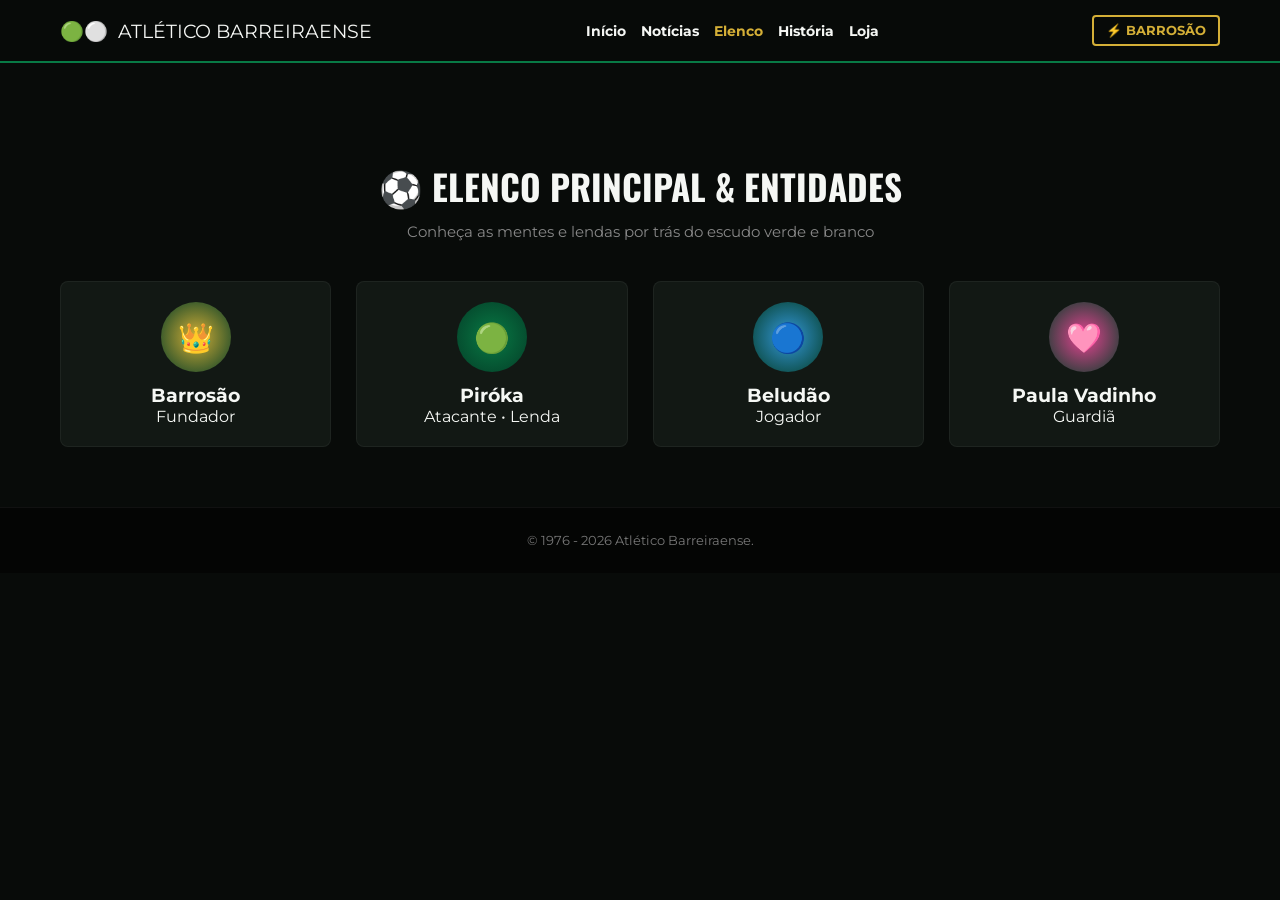
==== elenco.html @ 0f7c6996 "Add files via upload" ====
<!DOCTYPE html>
<html lang="pt-BR">
<head>
    <meta charset="UTF-8">
    <meta name="viewport" content="width=device-width, initial-scale=1.0">
    <title>Atlético Barreiraense | Elenco Oficial</title>
    <link rel="stylesheet" href="style.css">
    <link href="https://fonts.googleapis.com/css2?family=Montserrat:wght@400;600;700;900&family=Oswald:wght@500;700&display=swap" rel="stylesheet">
</head>
<body>

    <header class="navbar-universe">
        <div class="nav-container">
            <div class="logo-area"><span class="shield-icon">🟢⚪</span><span class="club-name">ATLÉTICO BARREIRAENSE</span></div>
            <nav class="nav-links">
                <a href="index.html">Início</a>
                <a href="noticias.html">Notícias</a>
                <a href="elenco.html" class="active">Elenco</a>
                <a href="historia.html">História</a>
                <a href="loja.html">Loja</a>
            </nav>
            <div class="nav-actions">
                <button class="barrosao-nav-btn" onclick="window.location.href='barrosao.html'">⚡ BARROSÃO</button>
            </div>
        </div>
    </header>

    <main class="section-container" style="margin-top: 100px;">
        <div class="section-header">
            <h2>⚽ ELENCO PRINCIPAL & ENTIDADES</h2>
            <p>Conheça as mentes e lendas por trás do escudo verde e branco</p>
        </div>
        <div class="elenco-grid">
            <div class="player-card" onclick="openModal('Barrosão', 'Fundador e Entidade Suprema (Ingresso: 1976)\n\nSer onipotente responsável por criar o clube e moldar a realidade pós-guerra contra o CRIAS.')">
                <div class="player-avatar barrosao-bg">👑</div><h3>Barrosão</h3><p class="role">Fundador</p>
            </div>
            <div class="player-card" onclick="openModal('Piróka', 'Lenda do Clube (Ingresso: 2011)\n\nO maior ícone dos gramados barreiraenses. Pai de Novo P1RÓK4 e avô de Piró Jr.')">
                <div class="player-avatar piroka-bg">🟢</div><h3>Piróka</h3><p class="role">Atacante • Lenda</p>
            </div>
            <div class="player-card" onclick="openModal('Beludão', 'Jogador Místico (Ingresso: 2015)\n\nReconhecido pelo cabelo azul e barba rosa, protagonista de rivalidades intensas.')">
                <div class="player-avatar beludao-bg">🔵</div><h3>Beludão</h3><p class="role">Jogador</p>
            </div>
            <div class="player-card" onclick="openModal('Paula Vadinho', 'Guardiã Espiritual (Ingresso: 2021)\n\nAssume a proteção sagrada da Casa Barrosa.')">
                <div class="player-avatar paula-bg">🩷</div><h3>Paula Vadinho</h3><p class="role">Guardiã</p>
            </div>
        </div>
    </main>

    <footer><p>© 1976 - 2026 Atlético Barreiraense.</p></footer>

    <div id="general-modal" class="modal">
        <div class="modal-content" style="border-color: var(--dourado);">
            <span class="close-btn" onclick="closeModal('general-modal')">&times;</span>
            <h2 id="gen-modal-title" style="color: var(--dourado); font-family:'Oswald';">Perfil</h2>
            <p id="gen-modal-desc" class="bio-text">Detalhes...</p>
        </div>
    </div>

    <script src="script.js"></script>
</body>
</html>
---- style.css ----
:root {
    --verde-atletico: #087A45;
    --verde-escuro: #043D27;
    --branco: #F5F7F4;
    --dourado: #D4AF37;
    --preto: #080B09;
    --cinza-card: #121814;
}

::selection { background-color: var(--verde-atletico); color: var(--branco); }
* { margin: 0; padding: 0; box-sizing: border-box; font-family: 'Montserrat', sans-serif; scroll-behavior: smooth; }
body { background-color: var(--preto); color: var(--branco); overflow-x: hidden; }

.toast {
    position: fixed; top: 90px; right: 20px; background-color: var(--verde-atletico); color: var(--branco);
    padding: 12px 20px; border-radius: 6px; font-weight: 600; font-size: 0.9rem; z-index: 3000;
    opacity: 0; transform: translateY(-20px); transition: 0.3s ease; pointer-events: none;
}
.toast.show { opacity: 1; transform: translateY(0); }

.navbar-universe {
    position: fixed; top: 0; left: 0; width: 100%; background: rgba(8, 11, 9, 0.95); border-bottom: 2px solid var(--verde-atletico); z-index: 1000; backdrop-filter: blur(10px);
}
.nav-container { max-width: 1200px; margin: 0 auto; display: flex; justify-content: space-between; align-items: center; padding: 15px 20px; }
.logo-area { display: flex; align-items: center; gap: 10px; font-family: 'Oswald'; font-size: 1.2rem; }
.nav-links { display: flex; gap: 15px; }
.nav-links a { color: var(--branco); text-decoration: none; font-size: 0.85rem; font-weight: 700; transition: color 0.3s; }
.nav-links a:hover, .nav-links a.active { color: var(--dourado); }
.nav-actions { display: flex; align-items: center; gap: 10px; }

.barrosao-nav-btn { background: transparent; border: 2px solid var(--dourado); color: var(--dourado); padding: 6px 12px; font-weight: bold; cursor: pointer; border-radius: 4px; font-size: 0.8rem; transition: 0.3s; }
.barrosao-nav-btn:hover { background: var(--dourado); color: var(--preto); }

.hero-section {
    position: relative; height: 100vh;
    background: linear-gradient(rgba(4, 61, 39, 0.6), rgba(8, 11, 9, 0.95)), url('https://images.unsplash.com/photo-1508098682722-e99c43a406b2?auto=format&fit=crop&w=1920&q=80') center/cover;
    display: flex; flex-direction: column; justify-content: center; align-items: center; text-align: center; padding: 0 20px;
}
.founded-tag { color: var(--dourado); font-family: 'Oswald'; letter-spacing: 3px; font-size: 1.1rem; margin-bottom: 15px; }
.hero-content h1 { font-family: 'Oswald'; font-size: 2.8rem; margin-bottom: 15px; text-shadow: 0 4px 10px rgba(0,0,0,0.8); }
.hero-content p { font-size: 1.1rem; max-width: 600px; margin-bottom: 25px; color: #ccc; }
.hero-buttons { display: flex; gap: 15px; justify-content: center; }

.btn { padding: 12px 25px; font-weight: 700; text-decoration: none; border-radius: 4px; cursor: pointer; transition: 0.2s; font-size: 0.9rem; }
.btn-primary { background-color: var(--verde-atletico); color: var(--branco); border: none; }
.btn-primary:hover { background-color: #0aa35c; }
.btn-secondary { background-color: transparent; border: 2px solid var(--branco); color: var(--branco); }
.btn-secondary:hover { background-color: var(--branco); color: var(--preto); }
.btn-gold { background-color: var(--dourado); color: var(--preto); border: none; font-weight: 900; }
.btn-gold:hover { background-color: #f3c643; }

.live-match-banner {
    position: absolute; bottom: 30px; background: rgba(18, 24, 20, 0.95);
    border: 1px solid var(--verde-atletico); padding: 12px 25px; border-radius: 8px; text-align: center;
}
.live-status { font-size: 0.7rem; color: #aaa; font-weight: bold; margin-bottom: 4px; }
.pulse-dot { width: 7px; height: 7px; background-color: #2ecc71; border-radius: 50%; display: inline-block; }
.match-scoreboard { font-family: 'Oswald'; font-size: 1.3rem; display: flex; gap: 15px; align-items: center; }
.score { color: var(--dourado); font-size: 1.6rem; }

.section-container { padding: 60px 20px; max-width: 1200px; margin: 0 auto; }
.section-header { text-align: center; margin-bottom: 40px; }
.section-header h2 { font-family: 'Oswald'; font-size: 2.2rem; margin-bottom: 10px; }
.section-header p { color: #888; font-size: 0.95rem; }

.news-grid, .elenco-grid, .store-grid { display: grid; grid-template-columns: repeat(auto-fit, minmax(260px, 1fr)); gap: 25px; }
.news-card, .player-card, .product-card { background: var(--cinza-card); border: 1px solid rgba(255,255,255,0.05); border-radius: 8px; padding: 20px; cursor: pointer; transition: 0.3s; text-align: center; }
.news-card:hover, .player-card:hover { border-color: var(--verde-atletico); transform: translateY(-4px); }
.news-img { height: 140px; background-size: cover; background-position: center; border-radius: 4px; margin-bottom: 12px; }
.bg-news-1 { background-image: url('https://images.unsplash.com/photo-1518091043644-c1d4457512c6?auto=format&fit=crop&w=600&q=80'); }
.bg-news-2 { background-image: url('https://images.unsplash.com/photo-1574629810360-7efbbe195018?auto=format&fit=crop&w=600&q=80'); }
.bg-news-3 { background-image: url('https://images.unsplash.com/photo-1508098682722-e99c43a406b2?auto=format&fit=crop&w=600&q=80'); }
.news-info h3 { font-size: 1rem; margin-bottom: 6px; }

.player-avatar { width: 70px; height: 70px; border-radius: 50%; margin: 0 auto 12px auto; display: flex; align-items: center; justify-content: center; font-size: 1.8rem; }
.barrosao-bg { background: radial-gradient(circle, #D4AF37 0%, #043D27 100%); }
.piroka-bg { background: radial-gradient(circle, #087A45 0%, #043D27 100%); }
.beludao-bg { background: radial-gradient(circle, #3498db 0%, #043D27 100%); }
.paula-bg { background: radial-gradient(circle, #e84393 0%, #043D27 100%); }

.timeline { border-left: 2px solid var(--verde-atletico); padding-left: 30px; max-width: 800px; margin: 0 auto; }
.timeline-item { position: relative; margin-bottom: 35px; cursor: pointer; }
.timeline-item::before { content: ''; position: absolute; left: -36px; top: 5px; width: 12px; height: 12px; border-radius: 50%; background-color: var(--dourado); }
.t-year { font-family: 'Oswald'; color: var(--dourado); font-size: 1.2rem; }

.cart-box {
    position: fixed; bottom: 20px; right: 20px; background: #0f1411; border: 2px solid var(--verde-atletico);
    width: 300px; padding: 15px; border-radius: 10px; box-shadow: 0 10px 30px rgba(0,0,0,0.8); z-index: 999;
}
.cart-header-box { display: flex; justify-content: space-between; align-items: center; border-bottom: 1px solid #222; padding-bottom: 6px; margin-bottom: 8px; }
.cart-header-box h4 { font-family: 'Oswald'; font-size: 1rem; }
.clear-cart { font-size: 0.75rem; color: #ff5555; cursor: pointer; }
#cart-items { list-style: none; max-height: 110px; overflow-y: auto; margin-bottom: 8px; }
#cart-items li { font-size: 0.85rem; margin-bottom: 4px; display: flex; justify-content: space-between; color: #ccc; }
.cart-total { display: flex; justify-content: space-between; font-weight: bold; font-size: 0.95rem; border-top: 1px solid #222; padding-top: 6px; }

.modal {
    display: none; position: fixed; top: 0; left: 0; width: 100%; height: 100%;
    background: rgba(0,0,0,0.85); z-index: 2000; justify-content: center; align-items: center; padding: 20px; backdrop-filter: blur(5px);
}
.modal-content {
    background: var(--cinza-card); border: 2px solid var(--verde-atletico); padding: 30px; border-radius: 10px;
    width: 100%; max-width: 500px; position: relative; box-shadow: 0 15px 35px rgba(0,0,0,0.9);
}
.close-btn { position: absolute; top: 15px; right: 20px; font-size: 1.5rem; cursor: pointer; color: #aaa; }
.close-btn:hover { color: #fff; }
.bio-text { margin-top: 15px; font-size: 0.95rem; color: #ccc; line-height: 1.6; }

.secret-title { font-family: 'Oswald'; color: var(--dourado); font-size: 1.8rem; margin-bottom: 5px; }
.secret-sub { color: #777; font-size: 0.8rem; margin-bottom: 20px; letter-spacing: 2px; }
.s-file { background: #111; border: 1px solid #333; padding: 12px; border-radius: 5px; cursor: pointer; font-size: 0.9rem; color: #ddd; margin-bottom: 10px; transition: 0.2s; }
.s-file:hover { border-color: var(--dourado); color: var(--dourado); }

footer { background: #040504; text-align: center; padding: 25px 20px; border-top: 1px solid #111; color: #777; font-size: 0.8rem; }
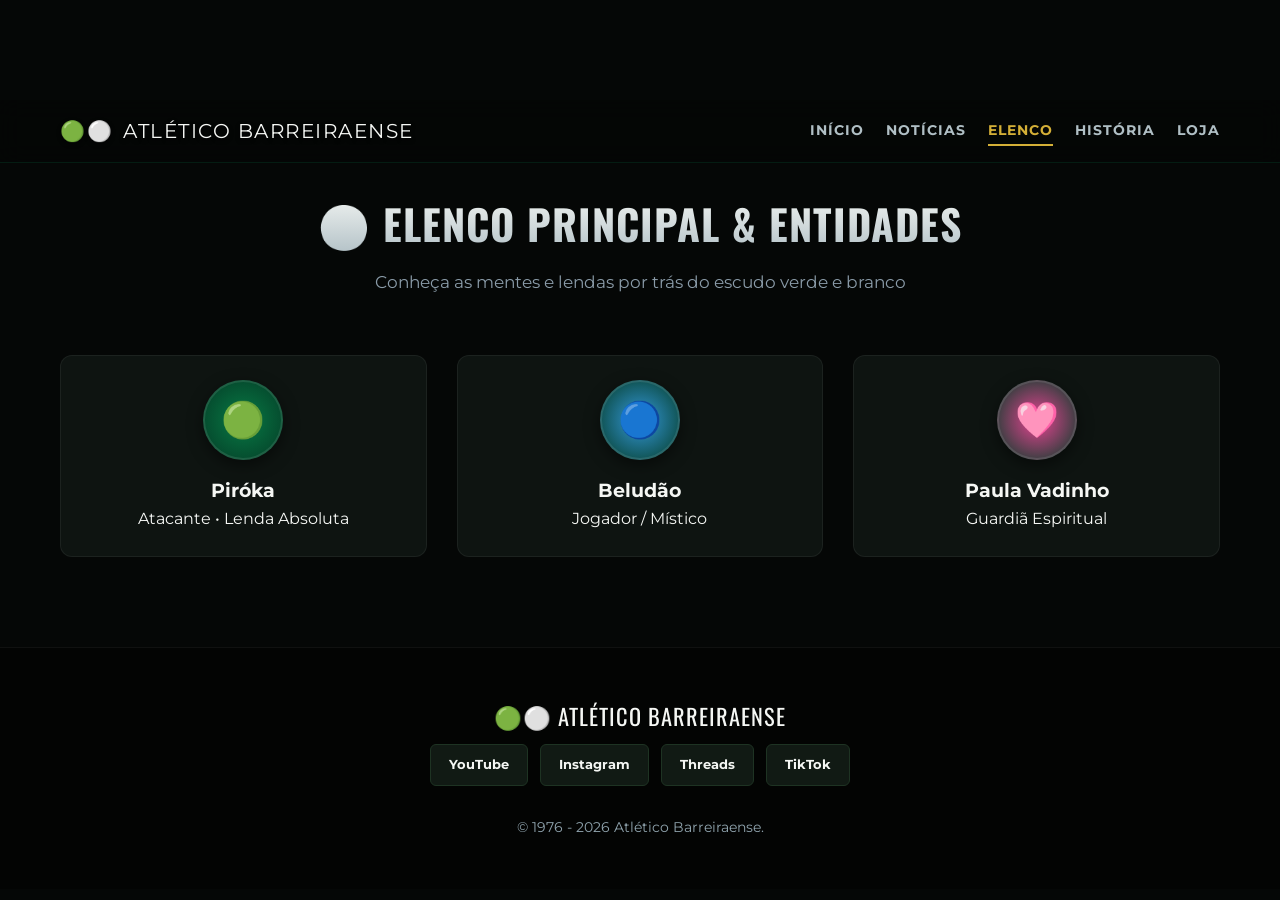
==== commit c9ad1b48: "Add files via upload" ====
--- a/elenco.html
+++ b/elenco.html
@@ -19,9 +19,6 @@
                 <a href="historia.html">História</a>
                 <a href="loja.html">Loja</a>
             </nav>
-            <div class="nav-actions">
-                <button class="barrosao-nav-btn" onclick="window.location.href='barrosao.html'">⚡ BARROSÃO</button>
-            </div>
         </div>
     </header>
 
@@ -31,27 +28,36 @@
             <p>Conheça as mentes e lendas por trás do escudo verde e branco</p>
         </div>
         <div class="elenco-grid">
-            <div class="player-card" onclick="openModal('Barrosão', 'Fundador e Entidade Suprema (Ingresso: 1976)\n\nSer onipotente responsável por criar o clube e moldar a realidade pós-guerra contra o CRIAS.')">
-                <div class="player-avatar barrosao-bg">👑</div><h3>Barrosão</h3><p class="role">Fundador</p>
+            <div class="player-card" onclick="openModal('Piróka', 'Lenda do Clube • Atacante (Ingresso: 2011)', 'O maior ícone dos gramados barreiraenses. Resgatado das garras do CRIAS, superou a morte e deu origem à dinastia com Novo P1RÓK4 e Piró Jr.')">
+                <div class="player-avatar piroka-bg">🟢</div><h3>Piróka</h3><p class="role">Atacante • Lenda Absoluta</p>
             </div>
-            <div class="player-card" onclick="openModal('Piróka', 'Lenda do Clube (Ingresso: 2011)\n\nO maior ícone dos gramados barreiraenses. Pai de Novo P1RÓK4 e avô de Piró Jr.')">
-                <div class="player-avatar piroka-bg">🟢</div><h3>Piróka</h3><p class="role">Atacante • Lenda</p>
+            <div class="player-card" onclick="openModal('Beludão', 'Jogador Místico (Ingresso: 2015)', 'Reconhecido pelo marcante cabelo azul e barba rosa. Protagonista de rivalidades épicas contra Pedro Simone e jornadas de treinamento sob a tutela de Gay Araújo.')">
+                <div class="player-avatar beludao-bg">🔵</div><h3>Beludão</h3><p class="role">Jogador / Místico</p>
             </div>
-            <div class="player-card" onclick="openModal('Beludão', 'Jogador Místico (Ingresso: 2015)\n\nReconhecido pelo cabelo azul e barba rosa, protagonista de rivalidades intensas.')">
-                <div class="player-avatar beludao-bg">🔵</div><h3>Beludão</h3><p class="role">Jogador</p>
-            </div>
-            <div class="player-card" onclick="openModal('Paula Vadinho', 'Guardiã Espiritual (Ingresso: 2021)\n\nAssume a proteção sagrada da Casa Barrosa.')">
-                <div class="player-avatar paula-bg">🩷</div><h3>Paula Vadinho</h3><p class="role">Guardiã</p>
+            <div class="player-card" onclick="openModal('Paula Vadinho', 'Guardiã Espiritual (Ingresso: 2021)', 'Assume a proteção sagrada da Casa Barrosa após os eventos envolvendo o espírito de Stelamaris, blindando o clube contra forças ocultas.')">
+                <div class="player-avatar paula-bg">🩷</div><h3>Paula Vadinho</h3><p class="role">Guardiã Espiritual</p>
             </div>
         </div>
     </main>
 
-    <footer><p>© 1976 - 2026 Atlético Barreiraense.</p></footer>
+    <footer>
+        <div class="footer-content">
+            <div class="footer-logo">🟢⚪ ATLÉTICO BARREIRAENSE</div>
+            <div class="social-links">
+                <a href="https://youtube.com" target="_blank" class="social-btn youtube">YouTube</a>
+                <a href="https://instagram.com/atleticobarreiraenseoficial" target="_blank" class="social-btn instagram">Instagram</a>
+                <a href="https://threads.net/@atleticobarreiraenseoficial" target="_blank" class="social-btn threads">Threads</a>
+                <a href="https://tiktok.com" target="_blank" class="social-btn tiktok">TikTok</a>
+            </div>
+            <p class="copyright">© 1976 - 2026 Atlético Barreiraense.</p>
+        </div>
+    </footer>
 
     <div id="general-modal" class="modal">
         <div class="modal-content" style="border-color: var(--dourado);">
             <span class="close-btn" onclick="closeModal('general-modal')">&times;</span>
             <h2 id="gen-modal-title" style="color: var(--dourado); font-family:'Oswald';">Perfil</h2>
+            <span id="gen-modal-role" class="badge-role" style="display:inline-block; margin: 8px 0;"></span>
             <p id="gen-modal-desc" class="bio-text">Detalhes...</p>
         </div>
     </div>
--- a/style.css
+++ b/style.css
@@ -1,114 +1,628 @@
 :root {
     --verde-atletico: #087A45;
+    --verde-claro: #0ea35c;
     --verde-escuro: #043D27;
     --branco: #F5F7F4;
     --dourado: #D4AF37;
-    --preto: #080B09;
-    --cinza-card: #121814;
-}
-
-::selection { background-color: var(--verde-atletico); color: var(--branco); }
-* { margin: 0; padding: 0; box-sizing: border-box; font-family: 'Montserrat', sans-serif; scroll-behavior: smooth; }
-body { background-color: var(--preto); color: var(--branco); overflow-x: hidden; }
-
+    --preto: #050706;
+    --cinza-card: #0e1411;
+    --cinza-borda: rgba(8, 122, 69, 0.2);
+}
+
+::selection {
+    background-color: var(--verde-atletico);
+    color: var(--branco);
+}
+
+* {
+    margin: 0;
+    padding: 0;
+    box-sizing: border-box;
+    font-family: 'Montserrat', sans-serif;
+    scroll-behavior: smooth;
+}
+
+body {
+    background-color: var(--preto);
+    color: var(--branco);
+    overflow-x: hidden;
+    line-height: 1.6;
+}
+
+/* --- ANIMAÇÃO DE TRANSIÇÃO DE PÁGINAS --- */
+body {
+    animation: pageTransitionIn 0.4s cubic-bezier(0.165, 0.84, 0.44, 1) forwards;
+}
+
+@keyframes pageTransitionIn {
+    from {
+        opacity: 0;
+        transform: translateY(10px);
+    }
+    to {
+        opacity: 1;
+        transform: translateY(0);
+    }
+}
+
+body.page-fade-out {
+    animation: pageTransitionOut 0.3s cubic-bezier(0.165, 0.84, 0.44, 1) forwards;
+}
+
+@keyframes pageTransitionOut {
+    from {
+        opacity: 1;
+        transform: translateY(0);
+    }
+    to {
+        opacity: 0;
+        transform: translateY(-10px);
+    }
+}
+
+/* TOAST FLUTUANTE PREMIUM */
 .toast {
-    position: fixed; top: 90px; right: 20px; background-color: var(--verde-atletico); color: var(--branco);
-    padding: 12px 20px; border-radius: 6px; font-weight: 600; font-size: 0.9rem; z-index: 3000;
-    opacity: 0; transform: translateY(-20px); transition: 0.3s ease; pointer-events: none;
-}
-.toast.show { opacity: 1; transform: translateY(0); }
-
+    position: fixed;
+    top: 90px;
+    right: 20px;
+    background: linear-gradient(135deg, var(--verde-atletico), var(--verde-escuro));
+    color: var(--branco);
+    padding: 14px 24px;
+    border-radius: 8px;
+    font-weight: 700;
+    font-size: 0.9rem;
+    box-shadow: 0 10px 30px rgba(0,0,0,0.6);
+    border: 1px solid rgba(212, 175, 55, 0.3);
+    z-index: 3000;
+    opacity: 0;
+    transform: translateY(-20px);
+    transition: opacity 0.3s ease, transform 0.3s ease;
+    pointer-events: none;
+}
+.toast.show {
+    opacity: 1;
+    transform: translateY(0);
+}
+
+/* NAVBAR DE ELITE */
 .navbar-universe {
-    position: fixed; top: 0; left: 0; width: 100%; background: rgba(8, 11, 9, 0.95); border-bottom: 2px solid var(--verde-atletico); z-index: 1000; backdrop-filter: blur(10px);
-}
-.nav-container { max-width: 1200px; margin: 0 auto; display: flex; justify-content: space-between; align-items: center; padding: 15px 20px; }
-.logo-area { display: flex; align-items: center; gap: 10px; font-family: 'Oswald'; font-size: 1.2rem; }
-.nav-links { display: flex; gap: 15px; }
-.nav-links a { color: var(--branco); text-decoration: none; font-size: 0.85rem; font-weight: 700; transition: color 0.3s; }
-.nav-links a:hover, .nav-links a.active { color: var(--dourado); }
-.nav-actions { display: flex; align-items: center; gap: 10px; }
-
-.barrosao-nav-btn { background: transparent; border: 2px solid var(--dourado); color: var(--dourado); padding: 6px 12px; font-weight: bold; cursor: pointer; border-radius: 4px; font-size: 0.8rem; transition: 0.3s; }
-.barrosao-nav-btn:hover { background: var(--dourado); color: var(--preto); }
-
+    position: fixed;
+    top: 0;
+    left: 0;
+    width: 100%;
+    background: rgba(5, 7, 6, 0.85);
+    border-bottom: 1px solid var(--cinza-borda);
+    z-index: 1000;
+    backdrop-filter: blur(12px);
+}
+
+.nav-container {
+    max-width: 1200px;
+    margin: 0 auto;
+    display: flex;
+    justify-content: space-between;
+    align-items: center;
+    padding: 15px 20px;
+}
+
+.logo-area {
+    display: flex;
+    align-items: center;
+    gap: 10px;
+    font-family: 'Oswald', sans-serif;
+    font-size: 1.25rem;
+    letter-spacing: 1.5px;
+    color: var(--branco);
+    text-shadow: 0 2px 4px rgba(0,0,0,0.5);
+}
+
+.nav-links {
+    display: flex;
+    gap: 22px;
+}
+
+.nav-links a {
+    color: #b0bfc5;
+    text-decoration: none;
+    font-size: 0.85rem;
+    font-weight: 700;
+    text-transform: uppercase;
+    letter-spacing: 1px;
+    transition: color 0.3s ease;
+    position: relative;
+}
+
+.nav-links a::after {
+    content: '';
+    position: absolute;
+    width: 0;
+    height: 2px;
+    bottom: -4px;
+    left: 0;
+    background-color: var(--dourado);
+    transition: width 0.3s ease;
+}
+
+.nav-links a:hover, .nav-links a.active {
+    color: var(--dourado);
+}
+
+.nav-links a:hover::after, .nav-links a.active::after {
+    width: 100%;
+}
+
+.nav-actions {
+    display: flex;
+    align-items: center;
+    gap: 15px;
+}
+
+.barrosao-nav-btn {
+    background: linear-gradient(135deg, rgba(212,175,55,0.1), rgba(4,61,39,0.3));
+    border: 1px solid var(--dourado);
+    color: var(--dourado);
+    padding: 8px 16px;
+    font-weight: 800;
+    font-family: 'Oswald', sans-serif;
+    letter-spacing: 1px;
+    cursor: pointer;
+    border-radius: 6px;
+    font-size: 0.85rem;
+    transition: all 0.3s ease;
+}
+
+.barrosao-nav-btn:hover {
+    background: var(--dourado);
+    color: var(--preto);
+    box-shadow: 0 0 20px rgba(212, 175, 55, 0.5);
+    transform: translateY(-2px);
+}
+
+/* HERO SECTION CINEMATOGRÁFICA */
 .hero-section {
-    position: relative; height: 100vh;
-    background: linear-gradient(rgba(4, 61, 39, 0.6), rgba(8, 11, 9, 0.95)), url('https://images.unsplash.com/photo-1508098682722-e99c43a406b2?auto=format&fit=crop&w=1920&q=80') center/cover;
-    display: flex; flex-direction: column; justify-content: center; align-items: center; text-align: center; padding: 0 20px;
-}
-.founded-tag { color: var(--dourado); font-family: 'Oswald'; letter-spacing: 3px; font-size: 1.1rem; margin-bottom: 15px; }
-.hero-content h1 { font-family: 'Oswald'; font-size: 2.8rem; margin-bottom: 15px; text-shadow: 0 4px 10px rgba(0,0,0,0.8); }
-.hero-content p { font-size: 1.1rem; max-width: 600px; margin-bottom: 25px; color: #ccc; }
-.hero-buttons { display: flex; gap: 15px; justify-content: center; }
-
-.btn { padding: 12px 25px; font-weight: 700; text-decoration: none; border-radius: 4px; cursor: pointer; transition: 0.2s; font-size: 0.9rem; }
-.btn-primary { background-color: var(--verde-atletico); color: var(--branco); border: none; }
-.btn-primary:hover { background-color: #0aa35c; }
-.btn-secondary { background-color: transparent; border: 2px solid var(--branco); color: var(--branco); }
-.btn-secondary:hover { background-color: var(--branco); color: var(--preto); }
-.btn-gold { background-color: var(--dourado); color: var(--preto); border: none; font-weight: 900; }
-.btn-gold:hover { background-color: #f3c643; }
-
+    position: relative;
+    height: 100vh;
+    background: linear-gradient(180deg, rgba(5,7,6,0.3) 0%, rgba(5,7,6,0.9) 80%, var(--preto) 100%), 
+                url('https://images.unsplash.com/photo-1508098682722-e99c43a406b2?auto=format&fit=crop&w=1920&q=80') center/cover;
+    display: flex;
+    flex-direction: column;
+    justify-content: center;
+    align-items: center;
+    text-align: center;
+    padding: 0 20px;
+}
+
+.founded-tag {
+    color: var(--dourado);
+    font-family: 'Oswald', sans-serif;
+    letter-spacing: 4px;
+    font-size: 1.2rem;
+    margin-bottom: 15px;
+    text-transform: uppercase;
+    text-shadow: 0 2px 8px rgba(0,0,0,0.8);
+}
+
+.hero-content h1 {
+    font-family: 'Oswald', sans-serif;
+    font-size: 3.2rem;
+    line-height: 1.15;
+    margin-bottom: 20px;
+    text-shadow: 0 4px 15px rgba(0,0,0,0.9);
+    max-width: 900px;
+}
+
+.hero-content p {
+    font-size: 1.15rem;
+    max-width: 650px;
+    margin-bottom: 35px;
+    color: #cfd8dc;
+}
+
+.hero-buttons {
+    display: flex;
+    gap: 20px;
+    justify-content: center;
+}
+
+/* BOTÕES REFINADOS */
+.btn {
+    padding: 14px 30px;
+    font-weight: 700;
+    text-decoration: none;
+    border-radius: 6px;
+    cursor: pointer;
+    transition: all 0.3s ease;
+    font-size: 0.9rem;
+    letter-spacing: 0.5px;
+    text-transform: uppercase;
+}
+.btn:active { transform: scale(0.97); }
+
+.btn-primary {
+    background: linear-gradient(135deg, var(--verde-atletico), var(--verde-escuro));
+    color: var(--branco);
+    border: 1px solid rgba(255,255,255,0.1);
+    box-shadow: 0 4px 15px rgba(8,122,69,0.4);
+}
+.btn-primary:hover {
+    background: linear-gradient(135deg, var(--verde-claro), var(--verde-atletico));
+    box-shadow: 0 6px 20px rgba(8,122,69,0.7);
+    transform: translateY(-2px);
+}
+
+.btn-secondary {
+    background: rgba(255,255,255,0.05);
+    border: 1px solid rgba(255,255,255,0.2);
+    color: var(--branco);
+    backdrop-filter: blur(5px);
+}
+.btn-secondary:hover {
+    background: var(--branco);
+    color: var(--preto);
+    transform: translateY(-2px);
+}
+
+.btn-gold {
+    background: linear-gradient(135deg, #f1c40f, var(--dourado));
+    color: var(--preto);
+    border: none;
+    font-weight: 900;
+    box-shadow: 0 4px 15px rgba(212,175,55,0.4);
+}
+.btn-gold:hover {
+    background: #f3c643;
+    box-shadow: 0 6px 20px rgba(212,175,55,0.7);
+    transform: translateY(-2px);
+}
+
+/* PLACAR AO VIVO MODERNO */
 .live-match-banner {
-    position: absolute; bottom: 30px; background: rgba(18, 24, 20, 0.95);
-    border: 1px solid var(--verde-atletico); padding: 12px 25px; border-radius: 8px; text-align: center;
-}
-.live-status { font-size: 0.7rem; color: #aaa; font-weight: bold; margin-bottom: 4px; }
-.pulse-dot { width: 7px; height: 7px; background-color: #2ecc71; border-radius: 50%; display: inline-block; }
-.match-scoreboard { font-family: 'Oswald'; font-size: 1.3rem; display: flex; gap: 15px; align-items: center; }
-.score { color: var(--dourado); font-size: 1.6rem; }
-
-.section-container { padding: 60px 20px; max-width: 1200px; margin: 0 auto; }
-.section-header { text-align: center; margin-bottom: 40px; }
-.section-header h2 { font-family: 'Oswald'; font-size: 2.2rem; margin-bottom: 10px; }
-.section-header p { color: #888; font-size: 0.95rem; }
-
-.news-grid, .elenco-grid, .store-grid { display: grid; grid-template-columns: repeat(auto-fit, minmax(260px, 1fr)); gap: 25px; }
-.news-card, .player-card, .product-card { background: var(--cinza-card); border: 1px solid rgba(255,255,255,0.05); border-radius: 8px; padding: 20px; cursor: pointer; transition: 0.3s; text-align: center; }
-.news-card:hover, .player-card:hover { border-color: var(--verde-atletico); transform: translateY(-4px); }
-.news-img { height: 140px; background-size: cover; background-position: center; border-radius: 4px; margin-bottom: 12px; }
-.bg-news-1 { background-image: url('https://images.unsplash.com/photo-1518091043644-c1d4457512c6?auto=format&fit=crop&w=600&q=80'); }
-.bg-news-2 { background-image: url('https://images.unsplash.com/photo-1574629810360-7efbbe195018?auto=format&fit=crop&w=600&q=80'); }
-.bg-news-3 { background-image: url('https://images.unsplash.com/photo-1508098682722-e99c43a406b2?auto=format&fit=crop&w=600&q=80'); }
-.news-info h3 { font-size: 1rem; margin-bottom: 6px; }
-
-.player-avatar { width: 70px; height: 70px; border-radius: 50%; margin: 0 auto 12px auto; display: flex; align-items: center; justify-content: center; font-size: 1.8rem; }
-.barrosao-bg { background: radial-gradient(circle, #D4AF37 0%, #043D27 100%); }
+    position: absolute;
+    bottom: 40px;
+    background: rgba(14, 20, 17, 0.9);
+    border: 1px solid var(--cinza-borda);
+    padding: 16px 35px;
+    border-radius: 12px;
+    text-align: center;
+    backdrop-filter: blur(10px);
+    box-shadow: 0 10px 30px rgba(0,0,0,0.8);
+}
+.live-status {
+    font-size: 0.7rem;
+    color: #ff5252;
+    font-weight: 800;
+    margin-bottom: 6px;
+    letter-spacing: 1.5px;
+}
+.pulse-dot {
+    width: 8px;
+    height: 8px;
+    background-color: #ff5252;
+    border-radius: 50%;
+    display: inline-block;
+    box-shadow: 0 0 8px #ff5252;
+}
+.match-scoreboard {
+    font-family: 'Oswald', sans-serif;
+    font-size: 1.4rem;
+    display: flex;
+    gap: 20px;
+    align-items: center;
+    letter-spacing: 1px;
+}
+.score { color: var(--dourado); font-size: 1.8rem; text-shadow: 0 0 10px rgba(212,175,55,0.4); }
+
+/* SEÇÕES COMUNS */
+.section-container {
+    padding: 90px 20px;
+    max-width: 1200px;
+    margin: 0 auto;
+}
+
+.section-header {
+    text-align: center;
+    margin-bottom: 60px;
+}
+.section-header h2 {
+    font-family: 'Oswald', sans-serif;
+    font-size: 2.6rem;
+    margin-bottom: 12px;
+    letter-spacing: 1px;
+    background: linear-gradient(180deg, var(--branco), #b0bfc5);
+    background-clip: text;
+    -webkit-background-clip: text;
+    -webkit-text-fill-color: transparent;
+}
+.section-header p {
+    color: #8a9ba8;
+    font-size: 1.05rem;
+}
+
+/* CARDS DE ELENCO, NOTÍCIAS E LOJA */
+.news-grid, .elenco-grid, .store-grid {
+    display: grid;
+    grid-template-columns: repeat(auto-fit, minmax(280px, 1fr));
+    gap: 30px;
+}
+
+.news-card, .player-card, .product-card {
+    background: var(--cinza-card);
+    border: 1px solid rgba(255,255,255,0.06);
+    border-radius: 12px;
+    padding: 24px;
+    cursor: pointer;
+    transition: all 0.35s cubic-bezier(0.165, 0.84, 0.44, 1);
+    text-align: center;
+    position: relative;
+    overflow: hidden;
+}
+
+.news-card::before, .player-card::before, .product-card::before {
+    content: '';
+    position: absolute;
+    top: 0; left: 0; width: 100%; height: 3px;
+    background: linear-gradient(90deg, transparent, var(--verde-atletico), transparent);
+    opacity: 0;
+    transition: opacity 0.3s ease;
+}
+
+.news-card:hover, .player-card:hover, .product-card:hover {
+    border-color: rgba(8, 122, 69, 0.6);
+    transform: translateY(-6px);
+    box-shadow: 0 15px 35px rgba(0,0,0,0.7);
+}
+
+.news-card:hover::before, .player-card:hover::before, .product-card:hover::before {
+    opacity: 1;
+}
+
+.news-img {
+    height: 160px;
+    background-size: cover;
+    background-position: center;
+    border-radius: 8px;
+    margin-bottom: 16px;
+    transition: transform 0.5s ease;
+}
+.news-card:hover .news-img {
+    transform: scale(1.03);
+}
+
+.player-avatar {
+    width: 80px;
+    height: 80px;
+    border-radius: 50%;
+    margin: 0 auto 16px auto;
+    display: flex;
+    align-items: center;
+    justify-content: center;
+    font-size: 2.2rem;
+    box-shadow: 0 5px 15px rgba(0,0,0,0.5);
+    border: 2px solid rgba(255,255,255,0.1);
+}
+
+.barrosao-bg { background: radial-gradient(circle, #D4AF37 0%, #043D27 100%); border-color: var(--dourado); }
 .piroka-bg { background: radial-gradient(circle, #087A45 0%, #043D27 100%); }
 .beludao-bg { background: radial-gradient(circle, #3498db 0%, #043D27 100%); }
 .paula-bg { background: radial-gradient(circle, #e84393 0%, #043D27 100%); }
 
-.timeline { border-left: 2px solid var(--verde-atletico); padding-left: 30px; max-width: 800px; margin: 0 auto; }
-.timeline-item { position: relative; margin-bottom: 35px; cursor: pointer; }
-.timeline-item::before { content: ''; position: absolute; left: -36px; top: 5px; width: 12px; height: 12px; border-radius: 50%; background-color: var(--dourado); }
-.t-year { font-family: 'Oswald'; color: var(--dourado); font-size: 1.2rem; }
-
+/* TIMELINE REFINADA */
+.timeline {
+    border-left: 2px solid var(--verde-atletico);
+    padding-left: 35px;
+    max-width: 800px;
+    margin: 0 auto;
+}
+.timeline-item {
+    position: relative;
+    margin-bottom: 45px;
+    cursor: pointer;
+    background: rgba(255,255,255,0.02);
+    padding: 20px;
+    border-radius: 8px;
+    border: 1px solid rgba(255,255,255,0.04);
+    transition: 0.3s ease;
+}
+.timeline-item:hover {
+    background: rgba(8, 122, 69, 0.08);
+    border-color: rgba(8, 122, 69, 0.4);
+    transform: translateX(5px);
+}
+.timeline-item::before {
+    content: '';
+    position: absolute;
+    left: -43px;
+    top: 25px;
+    width: 14px;
+    height: 14px;
+    border-radius: 50%;
+    background-color: var(--dourado);
+    box-shadow: 0 0 10px var(--dourado);
+}
+.t-year {
+    font-family: 'Oswald', sans-serif;
+    color: var(--dourado);
+    font-size: 1.3rem;
+    letter-spacing: 1px;
+}
+
+/* CARRINHO DE COMPRAS LUXO */
 .cart-box {
-    position: fixed; bottom: 20px; right: 20px; background: #0f1411; border: 2px solid var(--verde-atletico);
-    width: 300px; padding: 15px; border-radius: 10px; box-shadow: 0 10px 30px rgba(0,0,0,0.8); z-index: 999;
-}
-.cart-header-box { display: flex; justify-content: space-between; align-items: center; border-bottom: 1px solid #222; padding-bottom: 6px; margin-bottom: 8px; }
-.cart-header-box h4 { font-family: 'Oswald'; font-size: 1rem; }
-.clear-cart { font-size: 0.75rem; color: #ff5555; cursor: pointer; }
-#cart-items { list-style: none; max-height: 110px; overflow-y: auto; margin-bottom: 8px; }
-#cart-items li { font-size: 0.85rem; margin-bottom: 4px; display: flex; justify-content: space-between; color: #ccc; }
-.cart-total { display: flex; justify-content: space-between; font-weight: bold; font-size: 0.95rem; border-top: 1px solid #222; padding-top: 6px; }
-
+    position: fixed;
+    bottom: 25px;
+    right: 25px;
+    background: rgba(14, 20, 17, 0.95);
+    border: 1px solid var(--verde-atletico);
+    width: 320px;
+    padding: 20px;
+    border-radius: 12px;
+    box-shadow: 0 15px 40px rgba(0,0,0,0.8);
+    z-index: 999;
+    backdrop-filter: blur(10px);
+}
+.cart-header-box {
+    display: flex;
+    justify-content: space-between;
+    align-items: center;
+    border-bottom: 1px solid rgba(255,255,255,0.1);
+    padding-bottom: 8px;
+    margin-bottom: 12px;
+}
+.cart-header-box h4 { font-family: 'Oswald', sans-serif; font-size: 1.1rem; letter-spacing: 1px; }
+.clear-cart { font-size: 0.75rem; color: #ff5252; cursor: pointer; font-weight: 700; }
+.clear-cart:hover { text-decoration: underline; }
+#cart-items { list-style: none; max-height: 130px; overflow-y: auto; margin-bottom: 12px; }
+#cart-items li { font-size: 0.85rem; margin-bottom: 6px; display: flex; justify-content: space-between; color: #cfd8dc; }
+.cart-total { display: flex; justify-content: space-between; font-weight: bold; font-size: 1rem; border-top: 1px solid rgba(255,255,255,0.1); padding-top: 10px; }
+
+/* MODAIS COM DESIGN FUSION */
 .modal {
-    display: none; position: fixed; top: 0; left: 0; width: 100%; height: 100%;
-    background: rgba(0,0,0,0.85); z-index: 2000; justify-content: center; align-items: center; padding: 20px; backdrop-filter: blur(5px);
+    display: none;
+    position: fixed;
+    top: 0; left: 0; width: 100%; height: 100%;
+    background: rgba(0,0,0,0.85);
+    z-index: 2000;
+    justify-content: center;
+    align-items: center;
+    padding: 20px;
+    backdrop-filter: blur(8px);
 }
 .modal-content {
-    background: var(--cinza-card); border: 2px solid var(--verde-atletico); padding: 30px; border-radius: 10px;
-    width: 100%; max-width: 500px; position: relative; box-shadow: 0 15px 35px rgba(0,0,0,0.9);
-}
-.close-btn { position: absolute; top: 15px; right: 20px; font-size: 1.5rem; cursor: pointer; color: #aaa; }
-.close-btn:hover { color: #fff; }
-.bio-text { margin-top: 15px; font-size: 0.95rem; color: #ccc; line-height: 1.6; }
-
-.secret-title { font-family: 'Oswald'; color: var(--dourado); font-size: 1.8rem; margin-bottom: 5px; }
-.secret-sub { color: #777; font-size: 0.8rem; margin-bottom: 20px; letter-spacing: 2px; }
-.s-file { background: #111; border: 1px solid #333; padding: 12px; border-radius: 5px; cursor: pointer; font-size: 0.9rem; color: #ddd; margin-bottom: 10px; transition: 0.2s; }
-.s-file:hover { border-color: var(--dourado); color: var(--dourado); }
-
-footer { background: #040504; text-align: center; padding: 25px 20px; border-top: 1px solid #111; color: #777; font-size: 0.8rem; }+    background: #0d1310;
+    border: 1px solid rgba(212, 175, 55, 0.4);
+    padding: 35px;
+    border-radius: 14px;
+    width: 100%;
+    max-width: 520px;
+    position: relative;
+    box-shadow: 0 20px 50px rgba(0,0,0,0.9);
+}
+.close-btn {
+    position: absolute;
+    top: 15px; right: 20px;
+    font-size: 1.8rem;
+    cursor: pointer;
+    color: #8a9ba8;
+    transition: color 0.2s;
+}
+.close-btn:hover { color: var(--branco); }
+.bio-text { margin-top: 15px; font-size: 1rem; color: #cfd8dc; line-height: 1.7; }
+
+/* RODAPÉ COM REDES SOCIAIS */
+footer {
+    background: #030403;
+    border-top: 1px solid rgba(255,255,255,0.05);
+    padding: 50px 20px 30px 20px;
+    color: #7b8b95;
+    text-align: center;
+}
+.footer-content {
+    max-width: 800px;
+    margin: 0 auto;
+}
+.footer-logo {
+    font-family: 'Oswald', sans-serif;
+    font-size: 1.4rem;
+    color: var(--branco);
+    margin-bottom: 10px;
+    letter-spacing: 1px;
+}
+.footer-content p {
+    font-size: 0.9rem;
+    margin-bottom: 20px;
+    color: #90a4ae;
+}
+
+.social-links {
+    display: flex;
+    justify-content: center;
+    gap: 12px;
+    flex-wrap: wrap;
+    margin-bottom: 30px;
+}
+.social-btn {
+    background: #111a14;
+    border: 1px solid #1e3323;
+    color: var(--branco);
+    padding: 10px 18px;
+    border-radius: 6px;
+    text-decoration: none;
+    font-size: 0.8rem;
+    font-weight: 700;
+    transition: 0.3s ease;
+}
+.social-btn:hover {
+    background: var(--verde-atletico);
+    border-color: var(--verde-atletico);
+    transform: translateY(-2px);
+    box-shadow: 0 4px 12px rgba(8,122,69,0.4);
+}
+.copyright {
+    font-size: 0.75rem;
+    color: #546e7a;
+}
+
+/* RESPONSIVIDADE MOBILE */
+@media (max-width: 768px) {
+    .nav-links { display: none; }
+    .hero-content h1 { font-size: 2.2rem; }
+    .hero-buttons { flex-direction: column; width: 100%; }
+    .btn { width: 100%; text-align: center; }
+    .cart-box { width: 90%; left: 5%; right: 5%; bottom: 15px; }
+}
+/* --- SIDEBAR DO CARRINHO MODERNA --- */
+.cart-sidebar {
+    position: fixed;
+    top: 0;
+    right: -380px; /* Escondido fora da tela à direita */
+    width: 360px;
+    height: 100vh;
+    background: #0d1310;
+    border-left: 1px solid var(--cinza-borda);
+    box-shadow: -10px 0 30px rgba(0,0,0,0.8);
+    z-index: 2000;
+    display: flex;
+    flex-direction: column;
+    transition: right 0.35s cubic-bezier(0.165, 0.84, 0.44, 1);
+}
+
+.cart-sidebar.open {
+    right: 0; /* Desliza para dentro da tela */
+}
+
+.cart-sidebar-header {
+    padding: 20px;
+    border-bottom: 1px solid rgba(255,255,255,0.08);
+    display: flex;
+    justify-content: space-between;
+    align-items: center;
+}
+
+.cart-sidebar-header h4, .cart-sidebar-header h3 {
+    font-family: 'Oswald', sans-serif;
+    font-size: 1.2rem;
+    letter-spacing: 1px;
+}
+
+.close-cart-btn {
+    font-size: 1.8rem;
+    cursor: pointer;
+    color: #8a9ba8;
+    transition: color 0.2s;
+}
+.close-cart-btn:hover { color: var(--branco); }
+
+.cart-sidebar-body {
+    padding: 20px;
+    flex-grow: 1;
+    overflow-y: auto;
+}
+
+.cart-sidebar-footer {
+    padding: 20px;
+    border-top: 1px solid rgba(255,255,255,0.08);
+    background: #090e0b;
+}
+
+/* Removemos a caixa antiga flutuante se ainda estiver sobrando em algum arquivo */
+.cart-box { display: none !important; }
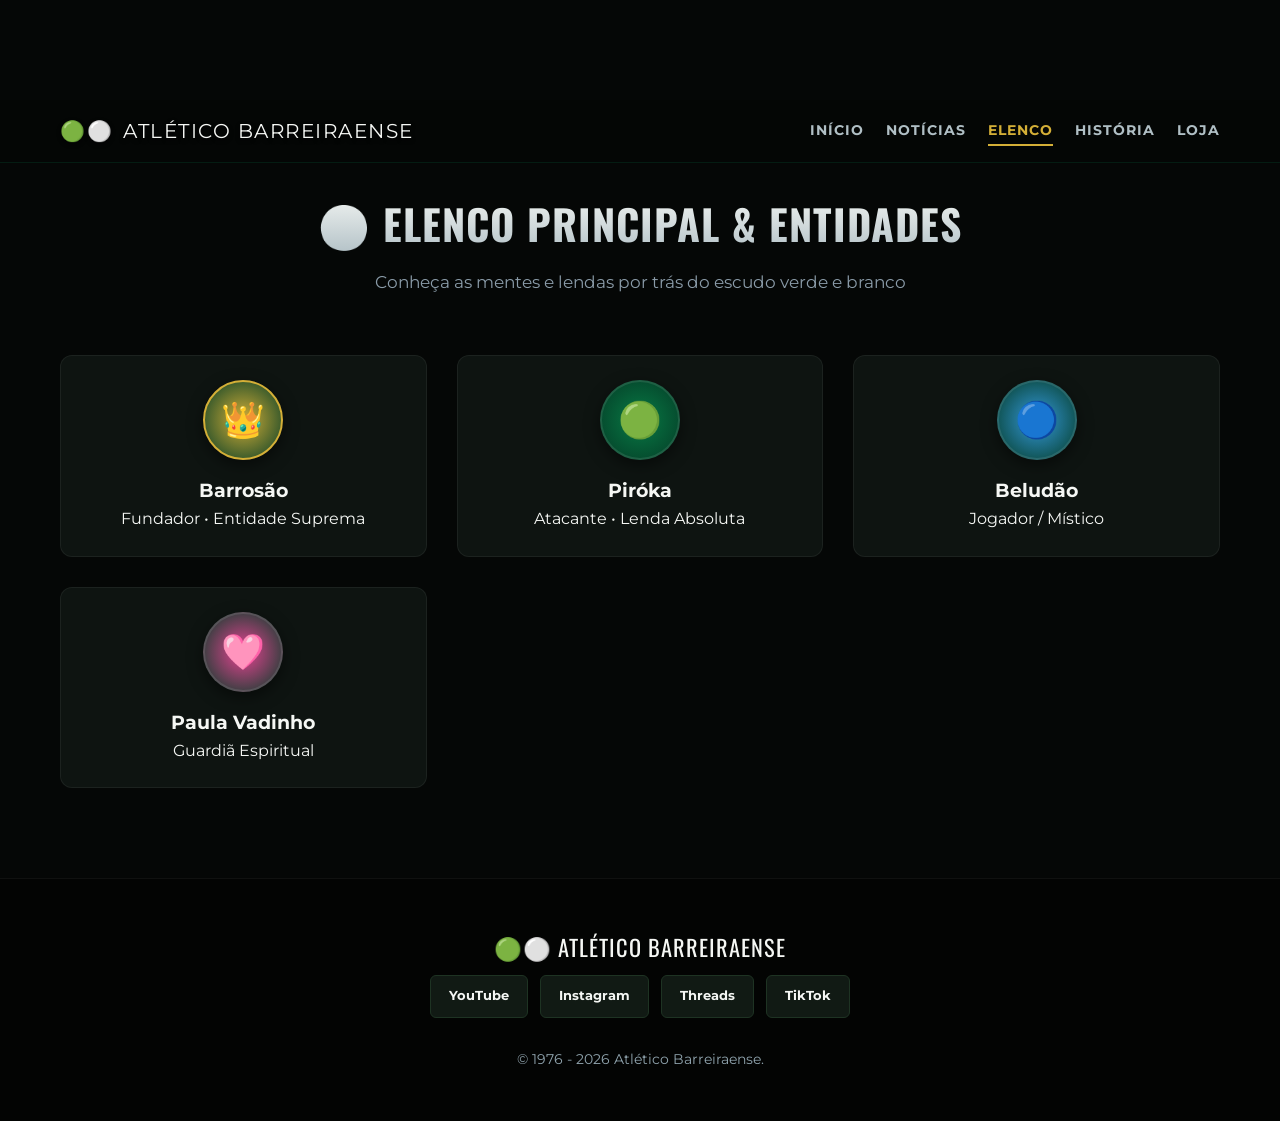
==== commit e1a69728: "Add files via upload" ====
--- a/elenco.html
+++ b/elenco.html
@@ -28,6 +28,9 @@
             <p>Conheça as mentes e lendas por trás do escudo verde e branco</p>
         </div>
         <div class="elenco-grid">
+            <div class="player-card" onclick="openModal('Barrosão', 'Fundador • Entidade Suprema (Ingresso: 1976)', 'Ser onipotente responsável por criar o clube, gerenciar o dinheiro primordial e moldar a realidade pós-guerra contra o CRIAS FC. Ele controla os destinos de Barreira.')">
+                <div class="player-avatar barrosao-bg">👑</div><h3>Barrosão</h3><p class="role">Fundador • Entidade Suprema</p>
+            </div>
             <div class="player-card" onclick="openModal('Piróka', 'Lenda do Clube • Atacante (Ingresso: 2011)', 'O maior ícone dos gramados barreiraenses. Resgatado das garras do CRIAS, superou a morte e deu origem à dinastia com Novo P1RÓK4 e Piró Jr.')">
                 <div class="player-avatar piroka-bg">🟢</div><h3>Piróka</h3><p class="role">Atacante • Lenda Absoluta</p>
             </div>
